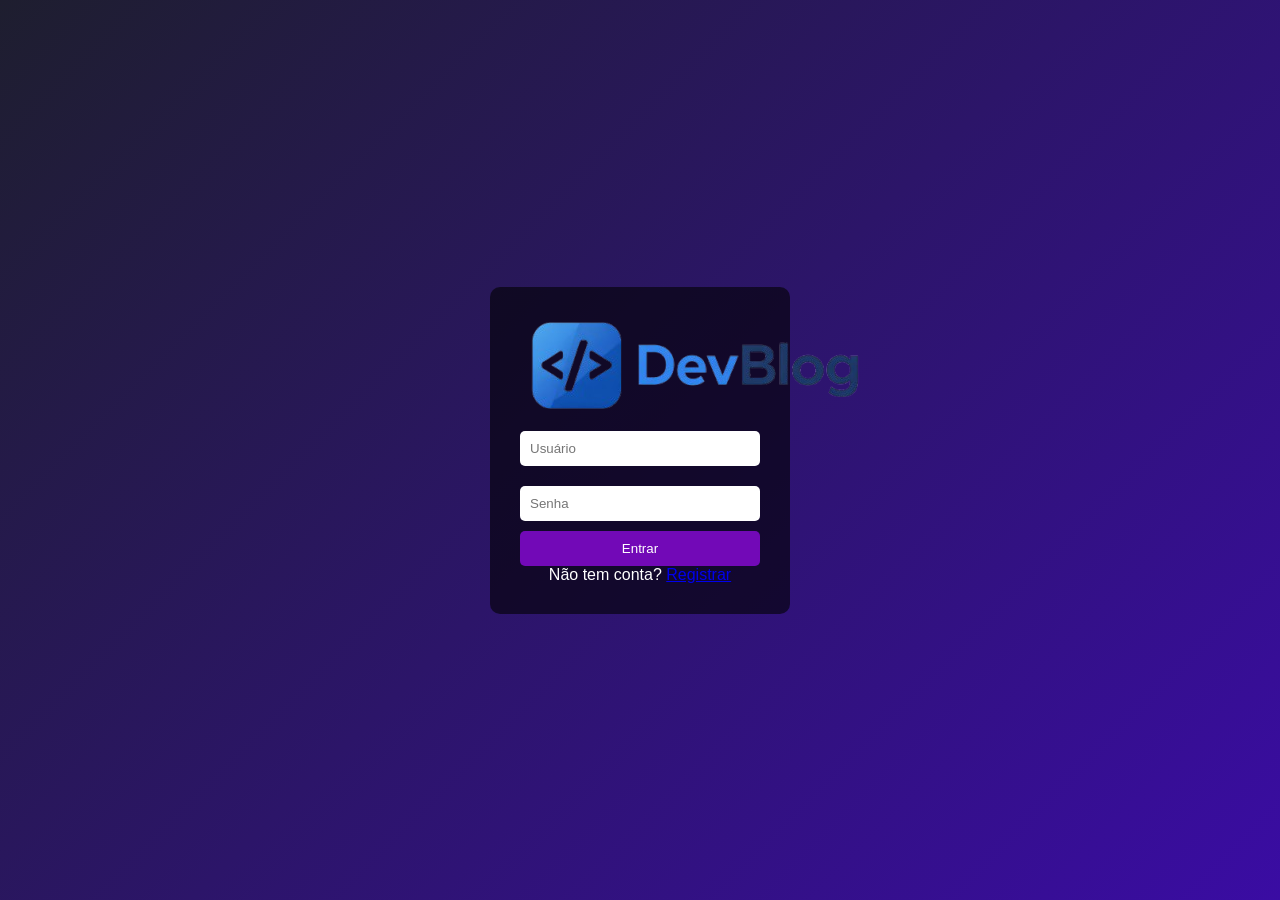
==== index.html @ 9811e213 "Add files via upload" ====
<!DOCTYPE html>
<html lang="pt-br">
<head>
<meta charset="UTF-8">
<title>DevBlog - Login</title>
<link rel="stylesheet" href="style.css">
</head>

<body class="auth">

<div class="container">
    <img src="logo.png" class="logo">

    <input type="text" id="loginUser" placeholder="Usuário">
    <input type="password" id="loginPass" placeholder="Senha">

    <button onclick="login()">Entrar</button>

    <p>Não tem conta? <a href="registro.html">Registrar</a></p>
</div>

<script src="script.js"></script>
</body>
</html>
---- style.css ----
/* ================= RESET ================= */
* {
    margin: 0;
    padding: 0;
    box-sizing: border-box; /* IMPORTANTE */
}

body {
    font-family: Arial, sans-serif;
}

/* ================= LOGIN / REGISTRO ================= */
body.auth {
    background: linear-gradient(135deg, #1e1e2f, #3a0ca3);
    color: white;
    display: flex;
    justify-content: center;
    align-items: center;
    height: 100vh;
}

/* BOX CENTRAL */
.container {
    background: rgba(0, 0, 0, 0.6);
    padding: 30px;
    border-radius: 10px;
    width: 300px;
    text-align: center;
}

/* INPUTS */
input, textarea {
    width: 100%;
    margin: 10px 0;
    padding: 10px;
    border: none;
    border-radius: 5px;
}

/* BOTÕES PADRÃO */
button {
    width: 100%;
    padding: 10px;
    background: #7209b7;
    border: none;
    color: white;
    cursor: pointer;
    border-radius: 5px;
}

button:hover {
    background: #560bad;
}

/* ================= HEADER ================= */
.topbar {
    position: fixed;
    top: 0;
    left: 0;
    width: 100%;
    height: 70px;
    background: linear-gradient(90deg, #7209b7, #560bad);

    display: flex;
    justify-content: space-between;
    align-items: center;

    padding: 0 30px;
    box-shadow: 0 2px 5px rgba(0,0,0,0.2);
    z-index: 1000;
}

/* LOGO */
.logoTop {
    height: 50px;
    width: auto;
}

/* BOTÃO SAIR */
.btnSair {
    background: #ff4d4d;
    border: none;
    padding: 10px 20px;
    border-radius: 6px;
    color: white;
    cursor: pointer;
    width: auto;
    white-space: nowrap;
}

.btnSair:hover {
    background: #cc0000;
}

/* ================= DASHBOARD ================= */
body.dashboard {
    background: #f0f2f5;
}

/* LAYOUT */
.layout {
    display: flex;
    justify-content: center;
    align-items: flex-start;
    gap: 20px;
    padding: 20px;
    margin-top: 90px; /* espaço pro header */
}

/* SIDEBAR */
.sidebar {
    width: 250px;
}

/* FEED */
.feed {
    width: 600px;
}

/* LADO DIREITO */
.right {
    width: 250px;
    background: white;
    padding: 15px;
    border-radius: 10px;
    height: fit-content;
}

/* RESPONSIVO */
@media (max-width: 1000px) {
    .sidebar,
    .right {
        display: none;
    }

    .feed {
        width: 100%;
    }
}

/* ================= PERFIL ================= */
.perfilBox {
    background: white;
    padding: 15px;
    border-radius: 10px;
    text-align: center;
}

.fotoPerfil {
    width: 80px;
    height: 80px;
    border-radius: 50%;
    object-fit: cover;
}

/* ================= CRIAR POST ================= */
.criarPost {
    background: white;
    padding: 15px;
    border-radius: 10px;
    margin-bottom: 15px;
}

.criarPost textarea {
    height: 60px;
    border: 1px solid #ccc;
}

/* ================= POSTS ================= */
.post {
    background: white;
    padding: 15px;
    border-radius: 10px;
    margin-bottom: 15px;
    box-shadow: 0 2px 5px rgba(0,0,0,0.1);
}

.postHeader {
    display: flex;
    align-items: center;
    gap: 10px;
}

.miniFoto {
    width: 40px;
    height: 40px;
    border-radius: 50%;
}

.post p {
    margin: 10px 0;
    color: #333;
}

/* BOTÕES DO POST */
.post button {
    width: auto;
    background: #eee;
    color: black;
    margin-right: 5px;
}

.post button:hover {
    background: #ddd;
}

/* ================= COMENTÁRIOS ================= */
.comentarios {
    margin-top: 10px;
    border-top: 1px solid #ddd;
    padding-top: 10px;
}

.comentarios input {
    width: 70%;
    padding: 5px;
}

.comentarios button {
    width: auto;
    padding: 5px;
}
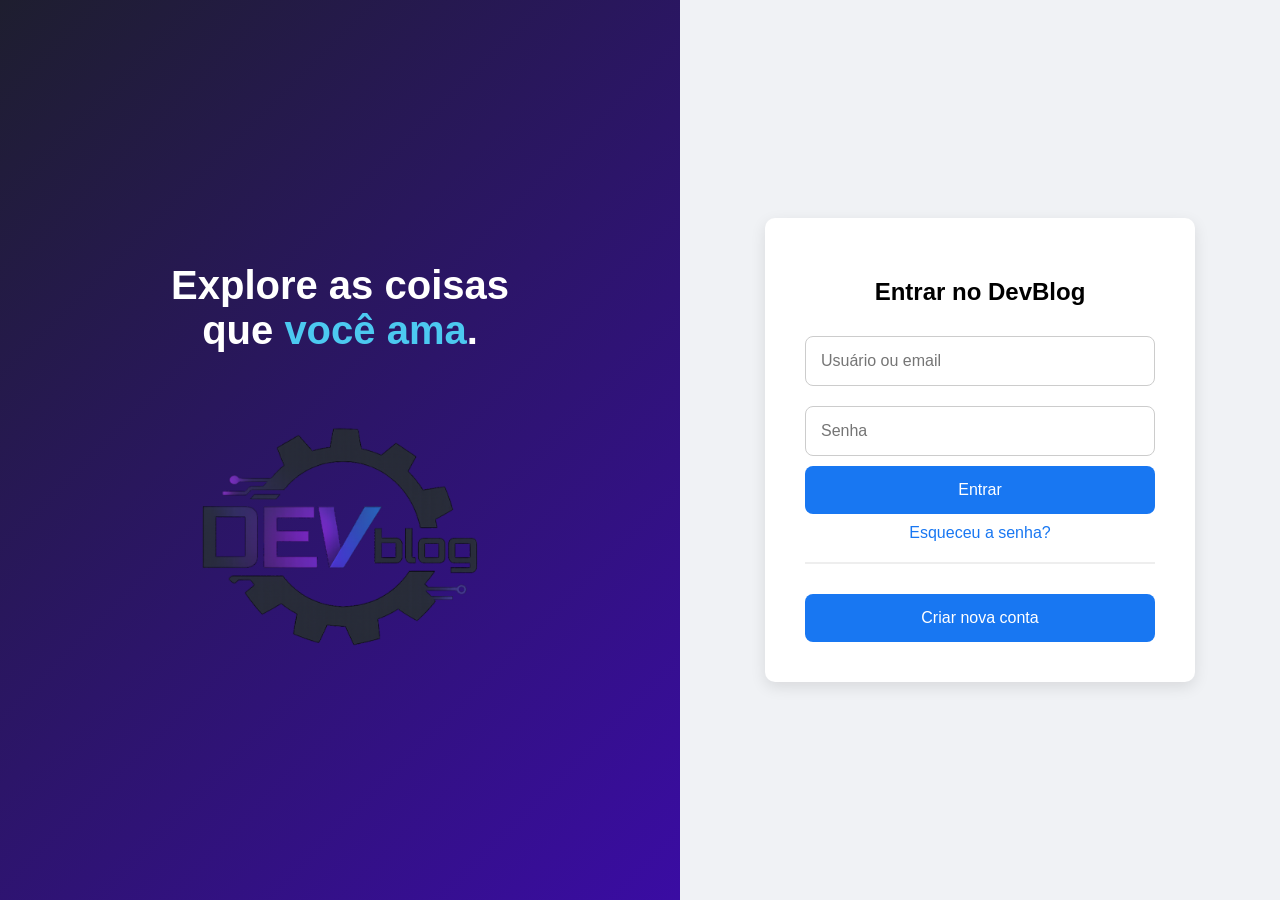
==== commit ada14c9e: "Add files via upload" ====
--- a/index.html
+++ b/index.html
@@ -1,24 +1,36 @@
-<!DOCTYPE html>
-<html lang="pt-br">
-<head>
-<meta charset="UTF-8">
-<title>DevBlog - Login</title>
-<link rel="stylesheet" href="style.css">
-</head>
+<link rel="stylesheet" href="login.css">
+<body class="login-page">
 
-<body class="auth">
+<div class="login-container">
 
-<div class="container">
-    <img src="logo.png" class="logo">
+    <!-- LADO ESQUERDO -->
+    <div class="login-left">
+        <h1>Explore as coisas que <span>você ama</span>.</h1>
+        <img src="logo.png" alt="Imagem destaque">
+    </div>
 
-    <input type="text" id="loginUser" placeholder="Usuário">
-    <input type="password" id="loginPass" placeholder="Senha">
+    <!-- LADO DIREITO -->
+    <div class="login-right">
+        <div class="login-box">
 
-    <button onclick="login()">Entrar</button>
+            <h2>Entrar no DevBlog</h2>
 
-    <p>Não tem conta? <a href="registro.html">Registrar</a></p>
+            <input type="text" id="loginUser" placeholder="Usuário ou email">
+            <input type="password" id="loginPass" placeholder="Senha">
+
+            <button onclick="login()">Entrar</button>
+
+            <p class="link">Esqueceu a senha?</p>
+
+            <hr>
+
+            <button class="btn-secundario" onclick="window.location.href='registro.html'">
+                Criar nova conta
+            </button>
+
+        </div>
+    </div>
+
 </div>
 
-<script src="script.js"></script>
-</body>
-</html>+</body>
--- a/login.css
+++ b/login.css
@@ -0,0 +1,124 @@
+/* FUNDO */
+.login-page {
+    margin: 0;
+    font-family: Arial, sans-serif;
+    background: #f0f2f5;
+}
+
+/* CONTAINER */
+.login-container {
+    display: flex;
+    height: 100vh;
+}
+
+/* ESQUERDA */
+.login-left {
+    flex: 1;
+    background: linear-gradient(135deg, #1e1e2f, #3a0ca3);
+    color: white;
+
+    display: flex;
+    flex-direction: column;
+    justify-content: center;
+    align-items: center;
+    padding: 40px;
+}
+
+.login-left h1 {
+    font-size: 40px;
+    text-align: center;
+    max-width: 400px;
+}
+
+.login-left span {
+    color: #4cc9f0;
+}
+
+.login-left img {
+    width: 300px;
+    margin-top: 30px;
+}
+
+/* DIREITA */
+.login-right {
+    flex: 1;
+    display: flex;
+    justify-content: center;
+    align-items: center;
+}
+
+/* BOX LOGIN */
+.login-box {
+    background: white;
+    padding: 40px;
+    border-radius: 10px;
+    width: 350px;
+    box-shadow: 0 5px 15px rgba(0,0,0,0.1);
+}
+
+/* TÍTULO */
+.login-box h2 {
+    text-align: center;
+    margin-bottom: 20px;
+}
+
+/* INPUTS GRANDES */
+.login-box input {
+    width: 100%;
+    padding: 15px; /* MAIOR */
+    margin: 10px 0;
+    border-radius: 8px;
+    border: 1px solid #ccc;
+    font-size: 16px;
+}
+
+/* BOTÃO PRINCIPAL */
+.login-box button {
+    width: 100%;
+    padding: 15px;
+    background: #1877f2;
+    border: none;
+    color: white;
+    font-size: 16px;
+    border-radius: 8px;
+    cursor: pointer;
+}
+
+.login-box button:hover {
+    background: #166fe5;
+}
+
+/* LINK */
+.link {
+    text-align: center;
+    color: #1877f2;
+    cursor: pointer;
+    margin: 10px 0;
+}
+
+/* BOTÃO SECUNDÁRIO */
+.btn-secundario {
+    background: #42b72a;
+    margin-top: 10px;
+}
+
+.btn-secundario:hover {
+    background: #36a420;
+}
+
+/* LINHA */
+hr {
+    margin: 20px 0;
+    border: 1px solid #eee;
+}
+
+/* RESPONSIVO */
+@media (max-width: 900px) {
+    .login-left {
+        display: none;
+    }
+
+    .login-right {
+        flex: 1;
+    }
+}
